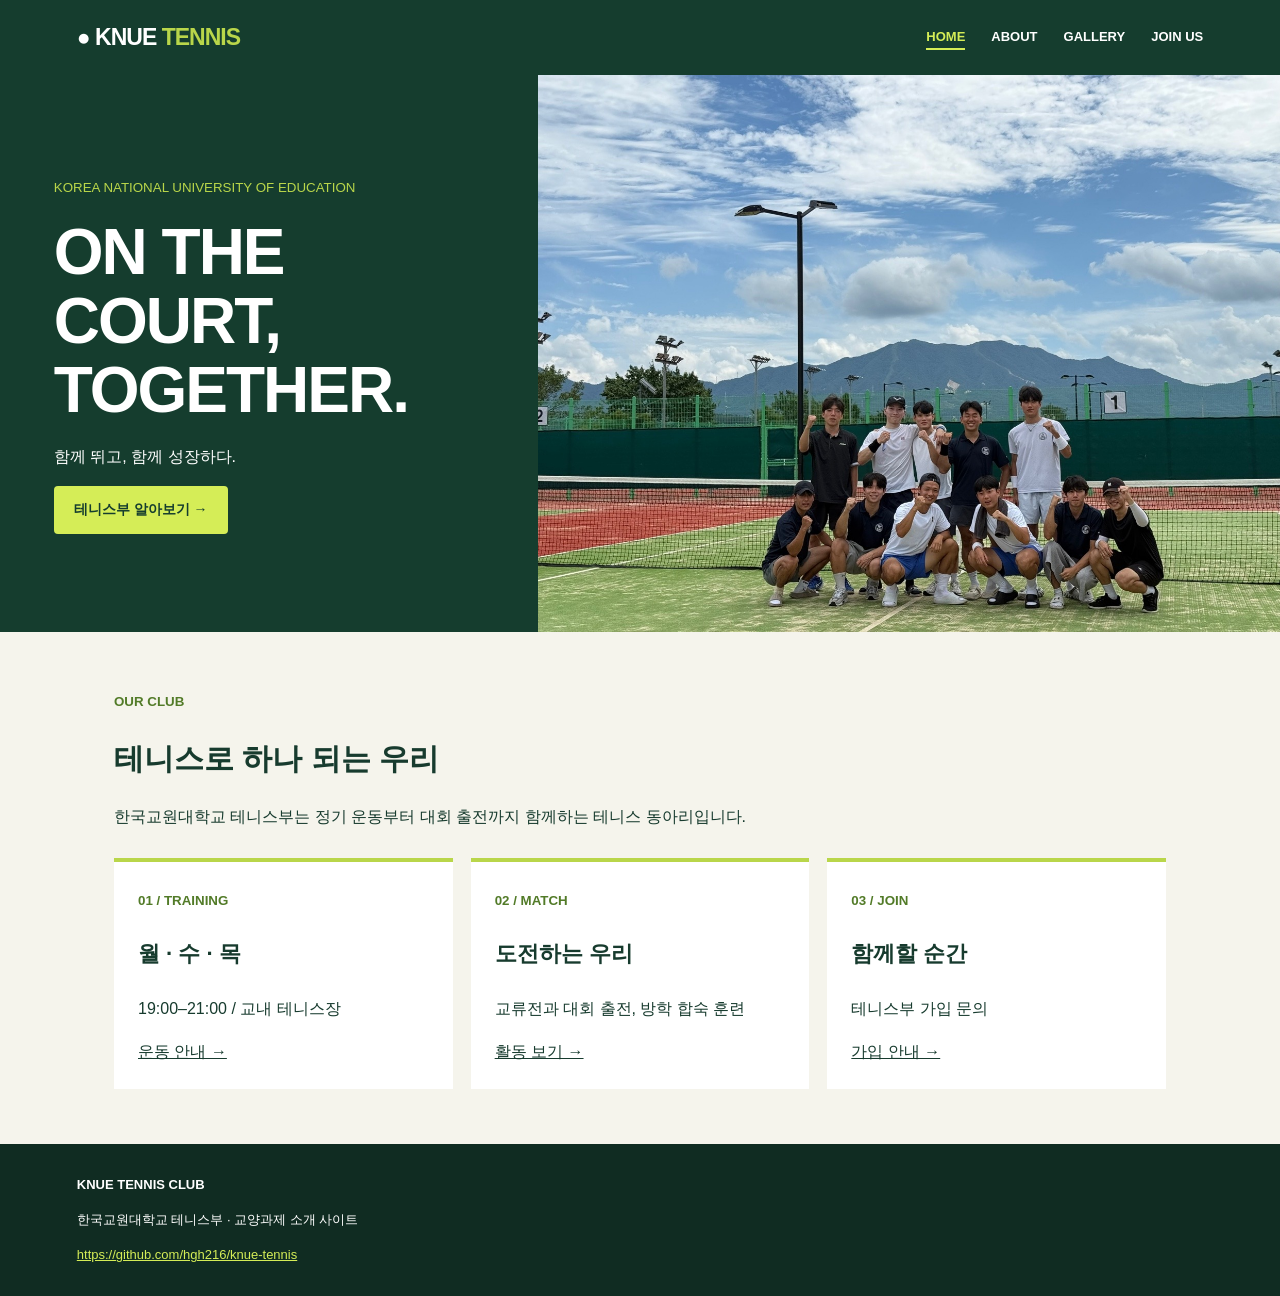
==== index.html @ 6797b272 "Add files via upload" ====
<!doctype html>
<html lang="ko"><head><meta charset="utf-8"><meta name="viewport" content="width=device-width, initial-scale=1"><title>홈 | KNUE TENNIS</title><link rel="stylesheet" href="style.css"><script src="script.js" defer></script></head><body>
<!-- 공통 상단 메뉴 --><header><a class="brand" href="index.html">● KNUE <span>TENNIS</span></a><button id="menu" aria-expanded="false" aria-controls="nav">메뉴 ☰</button><nav id="nav"><a href="index.html" aria-current=page>HOME</a><a href="about.html" >ABOUT</a><a href="gallery.html" >GALLERY</a><a href="join.html" >JOIN US</a></nav></header>
<main><section class="hero"><img src="team.jpg" alt="대회에 참가한 테니스부 단체 사진"><div class="hero-text"><small>KOREA NATIONAL UNIVERSITY OF EDUCATION</small><h1>ON THE COURT,<br>TOGETHER.</h1><p>함께 뛰고, 함께 성장하다.</p><a class="cta" href="about.html">테니스부 알아보기 →</a></div></section><section class="wrap"><small>OUR CLUB</small><h2>테니스로 하나 되는 우리</h2><p>한국교원대학교 테니스부는 정기 운동부터 대회 출전까지 함께하는 테니스 동아리입니다.</p><div class="cards"><article><small>01 / TRAINING</small><h3>월 · 수 · 목</h3><p>19:00–21:00 / 교내 테니스장</p><a href="about.html">운동 안내 →</a></article><article><small>02 / MATCH</small><h3>도전하는 우리</h3><p>교류전과 대회 출전, 방학 합숙 훈련</p><a href="gallery.html">활동 보기 →</a></article><article><small>03 / JOIN</small><h3>함께할 순간</h3><p>테니스부 가입 문의</p><a href="join.html">가입 안내 →</a></article></div></section></main>
<!-- 공통 하단 및 과제용 저장소 주소 --><footer><strong>KNUE TENNIS CLUB</strong><p>한국교원대학교 테니스부 · 교양과제 소개 사이트</p><a href="https://github.com/hgh216/knue-tennis">https://github.com/hgh216/knue-tennis</a></footer></body></html>
---- style.css ----
/* 공통 디자인과 모바일 화면 설정 */
*{box-sizing:border-box}body{margin:0;background:#f5f4ec;color:#173b2e;font-family:Arial,"Malgun Gothic",sans-serif;line-height:1.7}header{display:flex;justify-content:space-between;align-items:center;padding:18px 6%;background:#153d2e;color:white;gap:20px}a{color:inherit}header a{text-decoration:none}.brand{font-weight:900;font-size:23px;letter-spacing:-1px}.brand span,small{color:#b9d64a}nav{display:flex;gap:26px;font-size:13px;font-weight:bold}nav a[aria-current]{color:#d5ed57;border-bottom:2px solid}#menu{display:none}.hero{position:relative;background:#153d2e;color:white;display:grid;grid-template-columns:42% 58%;align-items:stretch}.hero img{width:100%;height:100%;object-fit:cover;grid-column:2;grid-row:1}.hero-text{grid-column:1;grid-row:1;padding:65px 10%;align-self:center}h1{font-size:clamp(32px,5vw,70px);line-height:1.08;letter-spacing:-2px;margin:18px 0}h2{font-size:30px;line-height:1.3}h3{font-size:22px}.cta,button{display:inline-block;background:#d5ed57;color:#153d2e;padding:12px 20px;border:0;border-radius:4px;text-decoration:none;font-weight:bold;cursor:pointer;font-size:14px}.wrap{max-width:1180px;margin:auto;padding:55px 5%}.wrap small{color:#527b28;font-weight:bold}.cards{display:grid;grid-template-columns:repeat(3,1fr);gap:18px;margin-top:28px}.four{grid-template-columns:repeat(4,1fr)}article{background:white;border-top:4px solid #b9d64a;padding:24px}.intro{background:#153d2e;color:white;padding:60px 8%}.split{display:grid;grid-template-columns:1fr 1fr;gap:36px;align-items:center}.photo{width:100%;height:auto;display:block;border-radius:5px}.gallery{max-width:900px;margin:auto}.controls{display:flex;align-items:center;justify-content:space-between;gap:10px;margin:15px 0}.controls p{text-align:center}footer{background:#102c22;color:white;padding:30px 6%;font-size:13px;overflow-wrap:anywhere}footer a{color:#d5ed57}a:focus-visible,button:focus-visible{outline:3px solid #e4a42b;outline-offset:4px}@media(max-width:700px){header{flex-wrap:wrap}#menu{display:block}nav{display:none;width:100%;flex-direction:column;gap:12px}nav.open{display:flex}.hero{display:flex;flex-direction:column}.hero-text{order:-1;padding:35px 6%}.hero img{height:auto}.cards,.four,.split{grid-template-columns:1fr}.wrap{padding:32px 6%}.controls button{padding:9px}.controls p{font-size:12px}}
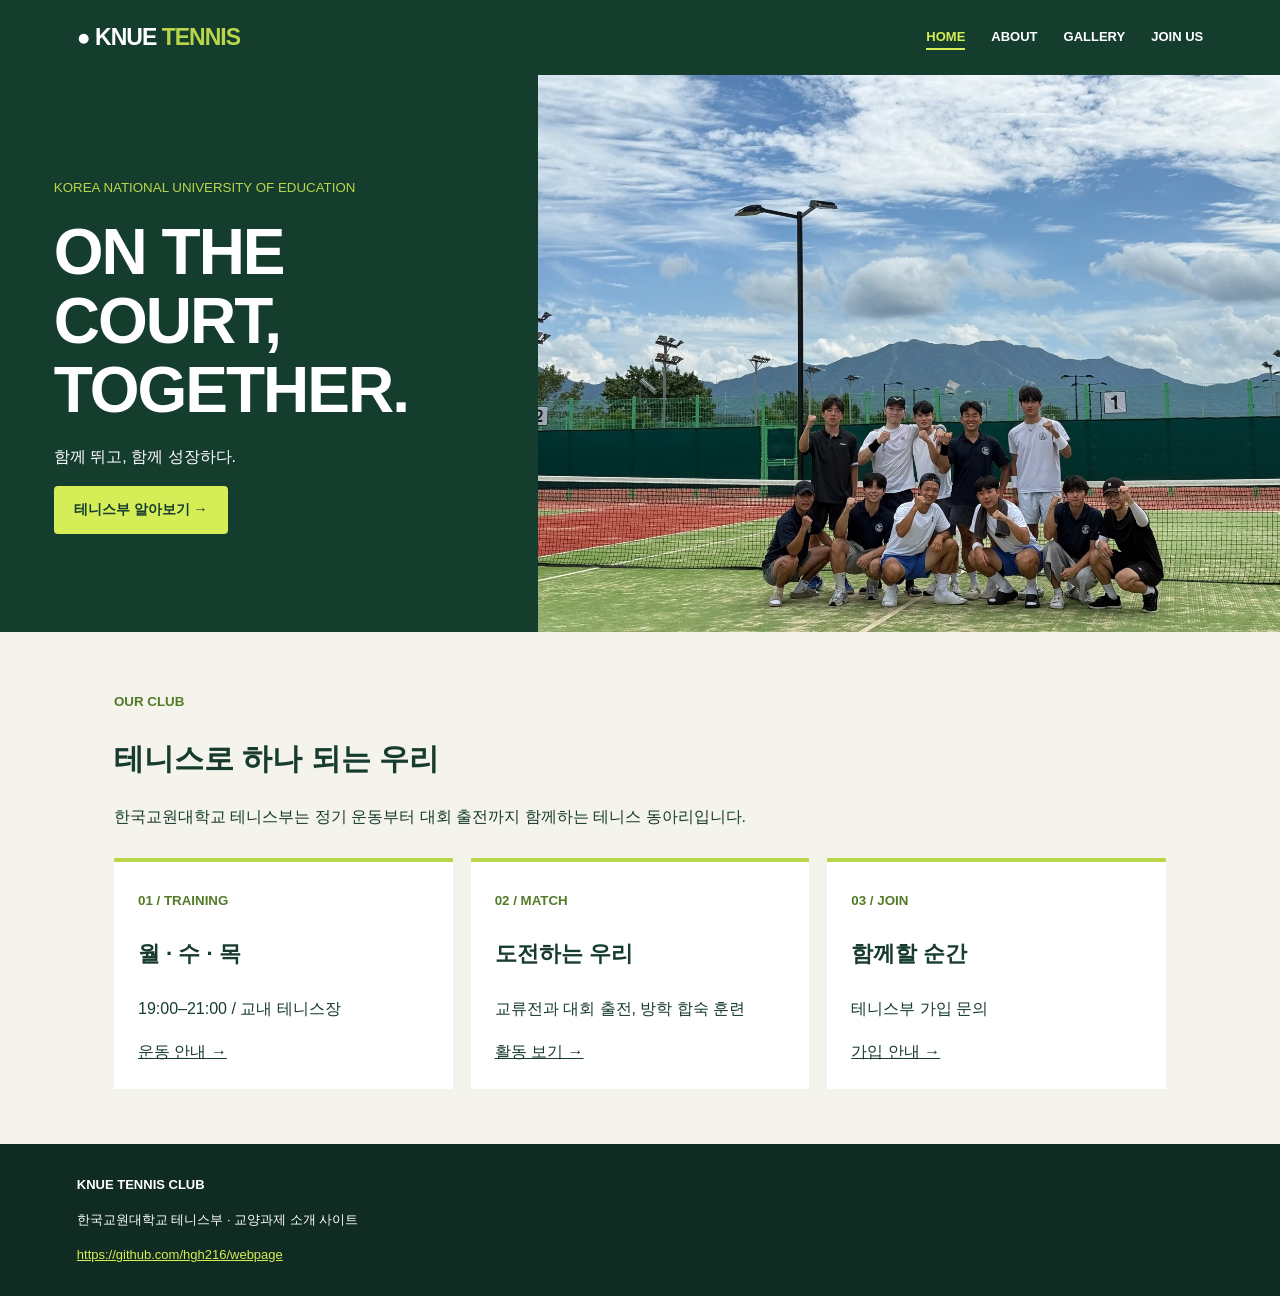
==== commit db83a03f: "Change footer GitHub link to new repository Updated footer with new GitHub repository link." ====
--- a/index.html
+++ b/index.html
@@ -2,4 +2,4 @@
 <html lang="ko"><head><meta charset="utf-8"><meta name="viewport" content="width=device-width, initial-scale=1"><title>홈 | KNUE TENNIS</title><link rel="stylesheet" href="style.css"><script src="script.js" defer></script></head><body>
 <!-- 공통 상단 메뉴 --><header><a class="brand" href="index.html">● KNUE <span>TENNIS</span></a><button id="menu" aria-expanded="false" aria-controls="nav">메뉴 ☰</button><nav id="nav"><a href="index.html" aria-current=page>HOME</a><a href="about.html" >ABOUT</a><a href="gallery.html" >GALLERY</a><a href="join.html" >JOIN US</a></nav></header>
 <main><section class="hero"><img src="team.jpg" alt="대회에 참가한 테니스부 단체 사진"><div class="hero-text"><small>KOREA NATIONAL UNIVERSITY OF EDUCATION</small><h1>ON THE COURT,<br>TOGETHER.</h1><p>함께 뛰고, 함께 성장하다.</p><a class="cta" href="about.html">테니스부 알아보기 →</a></div></section><section class="wrap"><small>OUR CLUB</small><h2>테니스로 하나 되는 우리</h2><p>한국교원대학교 테니스부는 정기 운동부터 대회 출전까지 함께하는 테니스 동아리입니다.</p><div class="cards"><article><small>01 / TRAINING</small><h3>월 · 수 · 목</h3><p>19:00–21:00 / 교내 테니스장</p><a href="about.html">운동 안내 →</a></article><article><small>02 / MATCH</small><h3>도전하는 우리</h3><p>교류전과 대회 출전, 방학 합숙 훈련</p><a href="gallery.html">활동 보기 →</a></article><article><small>03 / JOIN</small><h3>함께할 순간</h3><p>테니스부 가입 문의</p><a href="join.html">가입 안내 →</a></article></div></section></main>
-<!-- 공통 하단 및 과제용 저장소 주소 --><footer><strong>KNUE TENNIS CLUB</strong><p>한국교원대학교 테니스부 · 교양과제 소개 사이트</p><a href="https://github.com/hgh216/knue-tennis">https://github.com/hgh216/knue-tennis</a></footer></body></html>+<!-- 공통 하단 및 과제용 저장소 주소 --><footer><strong>KNUE TENNIS CLUB</strong><p>한국교원대학교 테니스부 · 교양과제 소개 사이트</p><a href="https://github.com/hgh216/webpage">https://github.com/hgh216/webpage</a></footer></body></html>
